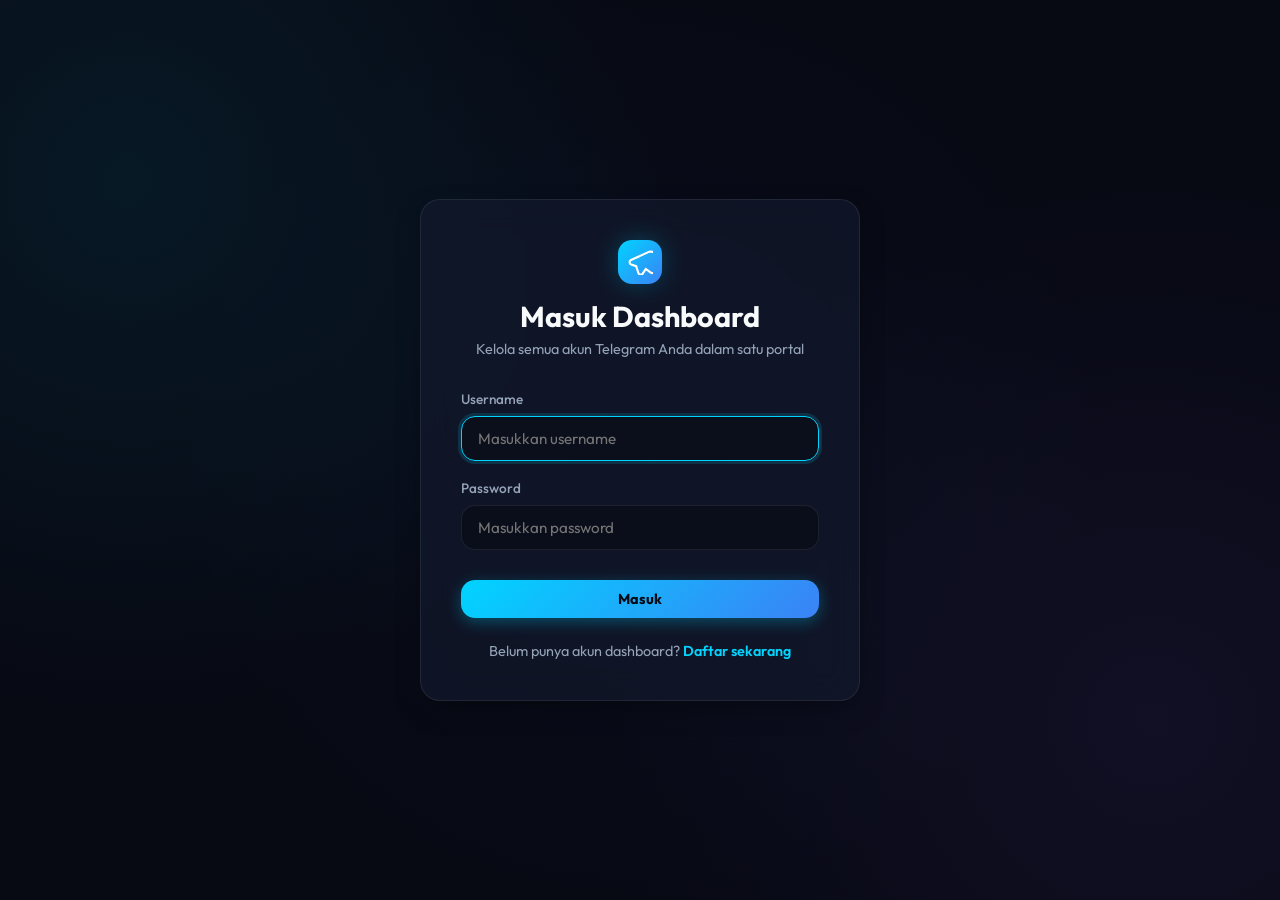
==== templates/login.html @ 69c72da7 "Initial commit: Telegram Multi-Account Manager Web Dashboard" ====
<!DOCTYPE html>
<html lang="id">
<head>
  <meta charset="UTF-8">
  <meta name="viewport" content="width=device-width, initial-scale=1.0">
  <title>Login - Telegram Multi-Account Manager</title>
  <link rel="stylesheet" href="/static/css/style.css">
</head>
<body>
  <div class="auth-wrapper">
    <div class="glass-panel auth-card">
      <div class="auth-header">
        <div class="brand-icon" style="margin: 0 auto;">
          <svg viewBox="0 0 24 24" fill="none" stroke="currentColor" stroke-width="2">
            <path d="M21.198 2.433a2.242 2.242 0 0 0-1.022.215l-16.5 7.5a2.25 2.25 0 0 0 .126 4.143l4.63 1.543 2.11 6.33a2.25 2.25 0 0 0 4.092.384l2.76-4.14 4.542 3.407a2.25 2.25 0 0 0 3.564-1.503l3-15a2.25 2.25 0 0 0-2.302-2.579z"/>
          </svg>
        </div>
        <h2>Masuk Dashboard</h2>
        <p style="color: var(--text-secondary); font-size: 0.9rem;">Kelola semua akun Telegram Anda dalam satu portal</p>
      </div>

      <form id="login-form">
        <div class="form-group">
          <label class="form-label" for="username">Username</label>
          <input type="text" id="username" class="form-input" placeholder="Masukkan username" required autofocus>
        </div>

        <div class="form-group">
          <label class="form-label" for="password">Password</label>
          <input type="password" id="password" class="form-input" placeholder="Masukkan password" required>
        </div>

        <button type="submit" class="btn btn-primary" style="width: 100%; margin-top: 12px;" id="login-btn">
          <span>Masuk</span>
        </button>
      </form>

      <div class="auth-footer">
        Belum punya akun dashboard? <a href="/register">Daftar sekarang</a>
      </div>
    </div>
  </div>

  <div id="toast-container"></div>
  <script src="/static/js/app.js"></script>
  <script src="/static/js/auth.js"></script>
  <script>
    // Redirect if already logged in
    if (localStorage.getItem('token')) {
      window.location.href = '/';
    }
    
    document.getElementById('login-form').addEventListener('submit', async (e) => {
      e.preventDefault();
      const btn = document.getElementById('login-btn');
      btn.disabled = true;
      btn.innerHTML = '<div class="spinner"></div>';
      
      const username = document.getElementById('username').value;
      const password = document.getElementById('password').value;

      try {
        const res = await fetch('/api/auth/login', {
          method: 'POST',
          headers: {'Content-Type': 'application/json'},
          body: JSON.stringify({username, password})
        });
        const data = await res.json();
        if (res.ok) {
          localStorage.setItem('token', data.access_token);
          localStorage.setItem('user', JSON.stringify(data.user));
          showToast('Login berhasil! Mengalihkan...', 'success');
          setTimeout(() => window.location.href = '/', 800);
        } else {
          showToast(data.detail || 'Login gagal', 'error');
        }
      } catch (err) {
        showToast('Koneksi server gagal', 'error');
      } finally {
        btn.disabled = false;
        btn.innerHTML = '<span>Masuk</span>';
      }
    });
  </script>
</body>
</html>
---- static/css/style.css ----
@import url('https://fonts.googleapis.com/css2?family=Outfit:wght@300;400;500;600;700;800&family=JetBrains+Mono:wght@400;500&display=swap');

:root {
  --bg-primary: #070913;
  --bg-secondary: #0f1322;
  --bg-surface: rgba(18, 24, 43, 0.75);
  --bg-surface-hover: rgba(28, 36, 62, 0.85);
  --border-color: rgba(255, 255, 255, 0.08);
  --border-focus: rgba(0, 212, 255, 0.5);
  
  --accent-cyan: #00d4ff;
  --accent-blue: #3b82f6;
  --accent-purple: #8b5cf6;
  --accent-green: #10b981;
  --accent-rose: #f43f5e;
  --accent-amber: #f59e0b;

  --text-primary: #f8fafc;
  --text-secondary: #94a3b8;
  --text-muted: #64748b;
  
  --radius-sm: 8px;
  --radius-md: 14px;
  --radius-lg: 20px;
  --radius-full: 9999px;

  --shadow-glow: 0 0 25px rgba(0, 212, 255, 0.25);
  --shadow-card: 0 10px 30px -10px rgba(0, 0, 0, 0.5);
  --glass-blur: blur(16px);
  --transition: all 0.25s cubic-bezier(0.4, 0, 0.2, 1);
}

* {
  margin: 0;
  padding: 0;
  box-sizing: border-box;
}

body {
  font-family: 'Outfit', sans-serif;
  background-color: var(--bg-primary);
  color: var(--text-primary);
  min-height: 100vh;
  overflow-x: hidden;
  position: relative;
  background-image: 
    radial-gradient(circle at 10% 20%, rgba(0, 212, 255, 0.08) 0%, transparent 40%),
    radial-gradient(circle at 90% 80%, rgba(139, 92, 246, 0.08) 0%, transparent 40%),
    radial-gradient(circle at 50% 50%, rgba(59, 130, 246, 0.04) 0%, transparent 60%);
}

/* Scrollbar */
::-webkit-scrollbar {
  width: 8px;
  height: 8px;
}
::-webkit-scrollbar-track {
  background: var(--bg-primary);
}
::-webkit-scrollbar-thumb {
  background: rgba(255, 255, 255, 0.15);
  border-radius: var(--radius-full);
}
::-webkit-scrollbar-thumb:hover {
  background: rgba(0, 212, 255, 0.4);
}

/* Container */
.container {
  max-width: 1280px;
  margin: 0 auto;
  padding: 24px;
}

/* Glassmorphic Panel */
.glass-panel {
  background: var(--bg-surface);
  backdrop-filter: var(--glass-blur);
  -webkit-backdrop-filter: var(--glass-blur);
  border: 1px solid var(--border-color);
  border-radius: var(--radius-lg);
  box-shadow: var(--shadow-card);
}

/* Top Navbar */
.navbar {
  display: flex;
  justify-content: space-between;
  align-items: center;
  padding: 16px 28px;
  margin-bottom: 32px;
}

.brand {
  display: flex;
  align-items: center;
  gap: 14px;
  text-decoration: none;
  color: var(--text-primary);
}

.brand-icon {
  width: 44px;
  height: 44px;
  border-radius: var(--radius-md);
  background: linear-gradient(135deg, var(--accent-cyan), var(--accent-blue));
  display: flex;
  align-items: center;
  justify-content: center;
  box-shadow: var(--shadow-glow);
}

.brand-icon svg {
  width: 26px;
  height: 26px;
  color: #fff;
}

.brand-text h1 {
  font-size: 1.25rem;
  font-weight: 700;
  letter-spacing: -0.02em;
  background: linear-gradient(to right, #fff, #94a3b8);
  -webkit-background-clip: text;
  background-clip: text;
  -webkit-text-fill-color: transparent;
}

.brand-text p {
  font-size: 0.75rem;
  color: var(--accent-cyan);
  font-weight: 500;
  text-transform: uppercase;
  letter-spacing: 0.06em;
}

.nav-actions {
  display: flex;
  align-items: center;
  gap: 16px;
}

.user-badge {
  display: flex;
  align-items: center;
  gap: 10px;
  padding: 8px 16px;
  background: rgba(255, 255, 255, 0.04);
  border: 1px solid var(--border-color);
  border-radius: var(--radius-full);
  font-size: 0.875rem;
}

.user-avatar {
  width: 28px;
  height: 28px;
  border-radius: 50%;
  background: linear-gradient(135deg, var(--accent-purple), var(--accent-blue));
  display: flex;
  align-items: center;
  justify-content: center;
  font-weight: 700;
  font-size: 0.75rem;
}

/* Buttons */
.btn {
  display: inline-flex;
  align-items: center;
  justify-content: center;
  gap: 8px;
  padding: 10px 20px;
  border-radius: var(--radius-md);
  font-weight: 600;
  font-size: 0.9rem;
  cursor: pointer;
  border: none;
  outline: none;
  transition: var(--transition);
  text-decoration: none;
  font-family: inherit;
}

.btn-primary {
  background: linear-gradient(135deg, var(--accent-cyan), var(--accent-blue));
  color: #050b14;
  font-weight: 700;
  box-shadow: 0 4px 15px rgba(0, 212, 255, 0.3);
}

.btn-primary:hover {
  transform: translateY(-2px);
  box-shadow: 0 6px 20px rgba(0, 212, 255, 0.45);
}

.btn-secondary {
  background: rgba(255, 255, 255, 0.05);
  color: var(--text-primary);
  border: 1px solid var(--border-color);
}

.btn-secondary:hover {
  background: rgba(255, 255, 255, 0.1);
  border-color: rgba(255, 255, 255, 0.2);
}

.btn-danger {
  background: rgba(244, 63, 94, 0.15);
  color: var(--accent-rose);
  border: 1px solid rgba(244, 63, 94, 0.3);
}

.btn-danger:hover {
  background: var(--accent-rose);
  color: white;
}

.btn-sm {
  padding: 6px 12px;
  font-size: 0.8rem;
  border-radius: var(--radius-sm);
}

/* Alerts / Banners */
.alert-banner {
  display: flex;
  align-items: center;
  justify-content: space-between;
  padding: 16px 20px;
  border-radius: var(--radius-md);
  margin-bottom: 24px;
  background: rgba(245, 158, 11, 0.12);
  border: 1px solid rgba(245, 158, 11, 0.3);
  color: #fde68a;
  font-size: 0.9rem;
}

.alert-banner code {
  background: rgba(0, 0, 0, 0.3);
  padding: 2px 6px;
  border-radius: 4px;
  font-family: 'JetBrains Mono', monospace;
  color: var(--accent-amber);
}

/* Dashboard Grid */
.dashboard-grid {
  display: grid;
  grid-template-columns: 1fr 420px;
  gap: 28px;
}

@media (max-width: 1024px) {
  .dashboard-grid {
    grid-template-columns: 1fr;
  }
}

/* Accounts Section */
.section-header {
  display: flex;
  justify-content: space-between;
  align-items: center;
  margin-bottom: 20px;
}

.section-title {
  font-size: 1.35rem;
  font-weight: 700;
  display: flex;
  align-items: center;
  gap: 10px;
}

.badge-count {
  background: rgba(0, 212, 255, 0.15);
  color: var(--accent-cyan);
  padding: 2px 10px;
  border-radius: var(--radius-full);
  font-size: 0.8rem;
  font-weight: 700;
}

/* Account Cards */
.accounts-grid {
  display: grid;
  grid-template-columns: repeat(auto-fill, minmax(300px, 1fr));
  gap: 18px;
}

.account-card {
  background: var(--bg-surface);
  backdrop-filter: var(--glass-blur);
  border: 1px solid var(--border-color);
  border-radius: var(--radius-md);
  padding: 20px;
  transition: var(--transition);
  position: relative;
  overflow: hidden;
}

.account-card:hover {
  transform: translateY(-3px);
  border-color: rgba(0, 212, 255, 0.3);
  box-shadow: 0 10px 25px -5px rgba(0, 0, 0, 0.5);
}

.account-card-header {
  display: flex;
  align-items: center;
  gap: 14px;
  margin-bottom: 16px;
}

.account-avatar {
  width: 48px;
  height: 48px;
  border-radius: 50%;
  background: linear-gradient(135deg, #2563eb, #7c3aed);
  display: flex;
  align-items: center;
  justify-content: center;
  font-weight: 700;
  font-size: 1.1rem;
  color: white;
  position: relative;
  box-shadow: 0 4px 12px rgba(0,0,0,0.3);
}

.status-dot {
  width: 12px;
  height: 12px;
  border-radius: 50%;
  position: absolute;
  bottom: 0;
  right: 0;
  border: 2px solid var(--bg-secondary);
}

.status-dot.online {
  background-color: var(--accent-green);
  box-shadow: 0 0 8px var(--accent-green);
}

.status-dot.offline {
  background-color: var(--accent-rose);
}

.account-info h3 {
  font-size: 1.05rem;
  font-weight: 600;
  white-space: nowrap;
  overflow: hidden;
  text-overflow: ellipsis;
  max-width: 170px;
}

.account-username {
  font-size: 0.8rem;
  color: var(--accent-cyan);
  font-family: 'JetBrains Mono', monospace;
}

.account-details {
  display: flex;
  flex-direction: column;
  gap: 8px;
  padding: 12px 0;
  border-top: 1px solid var(--border-color);
  border-bottom: 1px solid var(--border-color);
  margin-bottom: 16px;
  font-size: 0.85rem;
}

.detail-row {
  display: flex;
  justify-content: space-between;
  color: var(--text-secondary);
}

.detail-row span:last-child {
  color: var(--text-primary);
  font-weight: 500;
}

.account-actions {
  display: flex;
  gap: 8px;
  justify-content: flex-end;
}

/* Empty State */
.empty-state {
  text-align: center;
  padding: 60px 20px;
  color: var(--text-secondary);
}

.empty-state-icon {
  width: 64px;
  height: 64px;
  margin: 0 auto 16px;
  opacity: 0.4;
  color: var(--accent-cyan);
}

.empty-state h3 {
  font-size: 1.2rem;
  color: var(--text-primary);
  margin-bottom: 8px;
}

/* Add Account Panel */
.add-account-panel {
  padding: 24px;
  height: fit-content;
}

.tab-nav {
  display: flex;
  gap: 6px;
  background: rgba(255, 255, 255, 0.04);
  padding: 5px;
  border-radius: var(--radius-md);
  margin-bottom: 24px;
}

.tab-btn {
  flex: 1;
  padding: 10px 8px;
  background: transparent;
  border: none;
  color: var(--text-secondary);
  font-weight: 600;
  font-size: 0.85rem;
  border-radius: var(--radius-sm);
  cursor: pointer;
  transition: var(--transition);
  font-family: inherit;
  display: flex;
  align-items: center;
  justify-content: center;
  gap: 6px;
}

.tab-btn.active {
  background: var(--bg-surface-hover);
  color: var(--accent-cyan);
  box-shadow: 0 4px 12px rgba(0, 0, 0, 0.3);
}

.tab-content {
  display: none;
}

.tab-content.active {
  display: block;
  animation: fadeIn 0.3s ease-in-out;
}

@keyframes fadeIn {
  from { opacity: 0; transform: translateY(6px); }
  to { opacity: 1; transform: translateY(0); }
}

/* Forms */
.form-group {
  margin-bottom: 18px;
}

.form-label {
  display: block;
  font-size: 0.85rem;
  font-weight: 500;
  color: var(--text-secondary);
  margin-bottom: 8px;
}

.form-input, .form-textarea {
  width: 100%;
  padding: 12px 16px;
  background: rgba(10, 14, 26, 0.8);
  border: 1px solid var(--border-color);
  border-radius: var(--radius-md);
  color: var(--text-primary);
  font-family: inherit;
  font-size: 0.95rem;
  transition: var(--transition);
}

.form-input:focus, .form-textarea:focus {
  outline: none;
  border-color: var(--accent-cyan);
  box-shadow: 0 0 0 3px rgba(0, 212, 255, 0.15);
}

.form-textarea {
  min-height: 120px;
  resize: vertical;
  font-family: 'JetBrains Mono', monospace;
  font-size: 0.85rem;
}

.form-help {
  font-size: 0.75rem;
  color: var(--text-muted);
  margin-top: 6px;
}

/* QR Code Box */
.qr-container {
  display: flex;
  flex-direction: column;
  align-items: center;
  text-align: center;
  padding: 16px 0;
}

.qr-box {
  background: #0f172a;
  padding: 16px;
  border-radius: var(--radius-lg);
  border: 2px solid rgba(0, 212, 255, 0.3);
  box-shadow: var(--shadow-glow);
  position: relative;
  width: 250px;
  height: 250px;
  display: flex;
  align-items: center;
  justify-content: center;
  margin-bottom: 20px;
}

.qr-image {
  width: 100%;
  height: 100%;
  object-fit: contain;
  border-radius: var(--radius-sm);
}

.qr-countdown {
  font-family: 'JetBrains Mono', monospace;
  font-size: 0.9rem;
  color: var(--accent-cyan);
  margin-bottom: 12px;
}

/* Wizard step visual */
.step-indicator {
  display: flex;
  justify-content: center;
  gap: 8px;
  margin-bottom: 20px;
}

.step-dot {
  width: 10px;
  height: 10px;
  border-radius: 50%;
  background: rgba(255, 255, 255, 0.15);
  transition: var(--transition);
}

.step-dot.active {
  background: var(--accent-cyan);
  box-shadow: 0 0 8px var(--accent-cyan);
}

/* Bulk Progress Box */
.bulk-status-box {
  margin-top: 18px;
  max-height: 220px;
  overflow-y: auto;
  display: flex;
  flex-direction: column;
  gap: 8px;
}

.bulk-item {
  display: flex;
  align-items: center;
  justify-content: space-between;
  padding: 10px 14px;
  background: rgba(255, 255, 255, 0.03);
  border-radius: var(--radius-sm);
  font-size: 0.85rem;
}

.bulk-item-phone {
  font-family: 'JetBrains Mono', monospace;
}

.badge-status {
  padding: 3px 8px;
  border-radius: var(--radius-full);
  font-size: 0.75rem;
  font-weight: 600;
}

.badge-status.success {
  background: rgba(16, 185, 129, 0.15);
  color: var(--accent-green);
}

.badge-status.waiting {
  background: rgba(0, 212, 255, 0.15);
  color: var(--accent-cyan);
}

.badge-status.error {
  background: rgba(244, 63, 94, 0.15);
  color: var(--accent-rose);
}

/* Auth Cards (Login & Register pages) */
.auth-wrapper {
  min-height: 100vh;
  display: flex;
  align-items: center;
  justify-content: center;
  padding: 24px;
}

.auth-card {
  width: 100%;
  max-width: 440px;
  padding: 40px;
}

.auth-header {
  text-align: center;
  margin-bottom: 32px;
}

.auth-header h2 {
  font-size: 1.8rem;
  font-weight: 700;
  margin-top: 14px;
  margin-bottom: 6px;
}

.auth-footer {
  text-align: center;
  margin-top: 24px;
  font-size: 0.9rem;
  color: var(--text-secondary);
}

.auth-footer a {
  color: var(--accent-cyan);
  text-decoration: none;
  font-weight: 600;
}

.auth-footer a:hover {
  text-decoration: underline;
}

/* Toasts */
#toast-container {
  position: fixed;
  bottom: 24px;
  right: 24px;
  display: flex;
  flex-direction: column;
  gap: 10px;
  z-index: 9999;
}

.toast {
  padding: 14px 20px;
  border-radius: var(--radius-md);
  background: rgba(15, 23, 42, 0.95);
  backdrop-filter: var(--glass-blur);
  border: 1px solid var(--border-color);
  color: var(--text-primary);
  box-shadow: 0 10px 25px rgba(0, 0, 0, 0.5);
  display: flex;
  align-items: center;
  gap: 12px;
  font-size: 0.9rem;
  animation: slideIn 0.3s ease-out;
  min-width: 280px;
  max-width: 420px;
}

.toast.success {
  border-left: 4px solid var(--accent-green);
}
.toast.error {
  border-left: 4px solid var(--accent-rose);
}
.toast.info {
  border-left: 4px solid var(--accent-cyan);
}

@keyframes slideIn {
  from { transform: translateX(100%); opacity: 0; }
  to { transform: translateX(0); opacity: 1; }
}

/* Spinner */
.spinner {
  width: 20px;
  height: 20px;
  border: 2px solid rgba(255, 255, 255, 0.2);
  border-top-color: currentColor;
  border-radius: 50%;
  animation: spin 0.8s linear infinite;
  display: inline-block;
}

@keyframes spin {
  to { transform: rotate(360deg); }
}

/* Search & Filter Bar */
.accounts-filter-bar {
  display: flex;
  gap: 10px;
  margin-bottom: 16px;
  flex-wrap: wrap;
  align-items: center;
}

.search-box {
  position: relative;
  flex: 1;
  min-width: 200px;
  display: flex;
  align-items: center;
}

.search-icon {
  position: absolute;
  left: 12px;
  color: var(--text-muted);
  pointer-events: none;
}

.search-input {
  width: 100%;
  padding: 8px 32px 8px 36px;
  background: rgba(0, 0, 0, 0.25);
  border: 1px solid var(--border-color);
  border-radius: var(--radius-sm);
  color: var(--text-primary);
  font-family: inherit;
  font-size: 0.85rem;
  transition: var(--transition);
}

.search-input:focus {
  outline: none;
  border-color: var(--accent-cyan);
  box-shadow: 0 0 10px rgba(0, 212, 255, 0.2);
}

.search-clear-btn {
  position: absolute;
  right: 10px;
  background: none;
  border: none;
  color: var(--text-muted);
  font-size: 1.1rem;
  cursor: pointer;
  padding: 0 4px;
}

.search-clear-btn:hover {
  color: var(--text-primary);
}

.filter-controls {
  display: flex;
  gap: 8px;
  align-items: center;
}

.filter-select {
  padding: 8px 12px;
  background: rgba(0, 0, 0, 0.25);
  border: 1px solid var(--border-color);
  border-radius: var(--radius-sm);
  color: var(--text-primary);
  font-family: inherit;
  font-size: 0.82rem;
  cursor: pointer;
  outline: none;
  transition: var(--transition);
}

.filter-select:focus {
  border-color: var(--accent-cyan);
}

.filter-select option {
  background: var(--bg-secondary);
  color: var(--text-primary);
}

/* Pagination Bar */
.pagination-bar {
  display: flex;
  justify-content: space-between;
  align-items: center;
  padding: 12px 16px;
  margin-top: 16px;
  background: rgba(0, 0, 0, 0.2);
  border: 1px solid var(--border-color);
  border-radius: var(--radius-sm);
  font-size: 0.82rem;
}

.pagination-btn {
  min-width: 80px;
}

.pagination-btn:disabled {
  opacity: 0.4;
  cursor: not-allowed;
  pointer-events: none;
}

.pagination-info {
  color: var(--text-secondary);
}

.pagination-info span {
  color: var(--text-primary);
  font-weight: 600;
}

.pagination-total {
  margin-left: 6px;
  color: var(--text-muted);
  font-size: 0.78rem;
}

/* Quick Select Pills */
.btn-pill {
  padding: 3px 10px;
  background: rgba(255, 255, 255, 0.05);
  border: 1px solid var(--border-color);
  border-radius: var(--radius-full);
  color: var(--text-secondary);
  font-size: 0.75rem;
  cursor: pointer;
  transition: var(--transition);
}

.btn-pill:hover {
  background: rgba(0, 212, 255, 0.15);
  border-color: var(--accent-cyan);
  color: var(--accent-cyan);
}
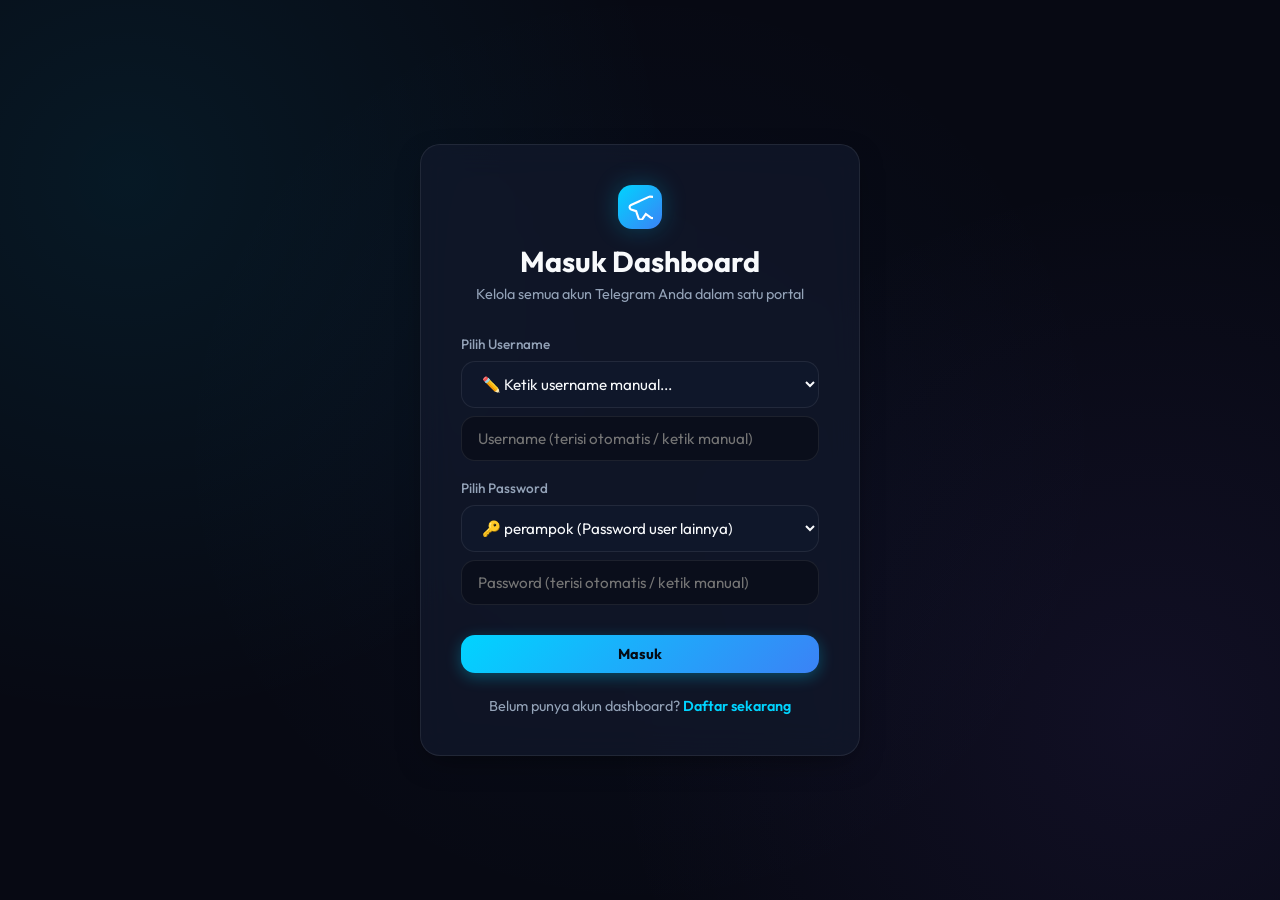
==== commit f4c90c3f: "feat: add 'semua' all-accounts user, perampok default password, and login user/password dropdowns" ====
--- a/templates/login.html
+++ b/templates/login.html
@@ -21,13 +21,21 @@
 
       <form id="login-form">
         <div class="form-group">
-          <label class="form-label" for="username">Username</label>
-          <input type="text" id="username" class="form-input" placeholder="Masukkan username" required autofocus>
+          <label class="form-label" for="user-preset-select">Pilih Username</label>
+          <select id="user-preset-select" class="form-input" style="background-color: #0f172a; color: #f8fafc; margin-bottom: 8px; cursor: pointer;">
+            <option value="">Memuat daftar user...</option>
+          </select>
+          <input type="text" id="username" class="form-input" placeholder="Username (terisi otomatis / ketik manual)" required>
         </div>
 
         <div class="form-group">
-          <label class="form-label" for="password">Password</label>
-          <input type="password" id="password" class="form-input" placeholder="Masukkan password" required>
+          <label class="form-label" for="password-preset-select">Pilih Password</label>
+          <select id="password-preset-select" class="form-input" style="background-color: #0f172a; color: #f8fafc; margin-bottom: 8px; cursor: pointer;">
+            <option value="semua" style="background: #0f172a; color: #f8fafc;">🔑 semua (Password user "semua")</option>
+            <option value="perampok" selected style="background: #0f172a; color: #f8fafc;">🔑 perampok (Password user lainnya)</option>
+            <option value="__manual__" style="background: #0f172a; color: #f8fafc;">✏️ Ketik password manual...</option>
+          </select>
+          <input type="password" id="password" class="form-input" placeholder="Password (terisi otomatis / ketik manual)" required>
         </div>
 
         <button type="submit" class="btn btn-primary" style="width: 100%; margin-top: 12px;" id="login-btn">
@@ -43,12 +51,83 @@
 
   <div id="toast-container"></div>
   <script src="/static/js/app.js"></script>
-  <script src="/static/js/auth.js"></script>
   <script>
     // Redirect if already logged in
     if (localStorage.getItem('token')) {
       window.location.href = '/';
     }
+
+    const userSelectEl = document.getElementById('user-preset-select');
+    const passSelectEl = document.getElementById('password-preset-select');
+    const usernameInputEl = document.getElementById('username');
+    const passwordInputEl = document.getElementById('password');
+    let quickUsersMap = {};
+
+    function applyUserSelection(selectedVal) {
+      if (selectedVal === '__manual__') {
+        usernameInputEl.value = '';
+        usernameInputEl.focus();
+        return;
+      }
+      if (!selectedVal || !quickUsersMap[selectedVal]) return;
+      const meta = quickUsersMap[selectedVal];
+      usernameInputEl.value = meta.username;
+      const defPass = meta.default_password || (meta.username.toLowerCase() === 'semua' ? 'semua' : 'perampok');
+      passSelectEl.value = defPass;
+      passwordInputEl.value = defPass;
+    }
+
+    function applyPasswordSelection(selectedVal) {
+      if (selectedVal === '__manual__') {
+        passwordInputEl.value = '';
+        passwordInputEl.focus();
+        return;
+      }
+      passwordInputEl.value = selectedVal;
+    }
+
+    userSelectEl.addEventListener('change', (e) => applyUserSelection(e.target.value));
+    passSelectEl.addEventListener('change', (e) => applyPasswordSelection(e.target.value));
+
+    async function loadQuickUsers() {
+      try {
+        const res = await fetch('/api/auth/quick-users');
+        const data = await res.json();
+        const users = Array.isArray(data.users) ? data.users : [];
+        quickUsersMap = {};
+        userSelectEl.innerHTML = '';
+
+        users.forEach((u) => {
+          quickUsersMap[u.username] = u;
+          const opt = document.createElement('option');
+          opt.value = u.username;
+          opt.style.background = '#0f172a';
+          opt.style.color = '#f8fafc';
+          if (u.username.toLowerCase() === 'semua') {
+            opt.textContent = `🌐 ${u.username} (${u.account_count} akun — Semua Akun)`;
+          } else {
+            opt.textContent = `👤 ${u.username} (${u.account_count} akun)`;
+          }
+          userSelectEl.appendChild(opt);
+        });
+
+        const manualOpt = document.createElement('option');
+        manualOpt.value = '__manual__';
+        manualOpt.textContent = '✏️ Ketik username manual...';
+        manualOpt.style.background = '#0f172a';
+        manualOpt.style.color = '#f8fafc';
+        userSelectEl.appendChild(manualOpt);
+
+        if (users.length > 0) {
+          userSelectEl.value = users[0].username;
+          applyUserSelection(users[0].username);
+        }
+      } catch (err) {
+        userSelectEl.innerHTML = '<option value="__manual__">✏️ Ketik username manual...</option>';
+      }
+    }
+
+    loadQuickUsers();
     
     document.getElementById('login-form').addEventListener('submit', async (e) => {
       e.preventDefault();
--- a/static/css/style.css
+++ b/static/css/style.css
@@ -383,10 +383,73 @@
   font-weight: 500;
 }
 
+.phone-copy-badge {
+  display: inline-flex;
+  align-items: center;
+  gap: 6px;
+  cursor: pointer;
+  padding: 3px 8px;
+  margin: -3px -8px;
+  border-radius: var(--radius-sm);
+  transition: all 0.2s cubic-bezier(0.16, 1, 0.3, 1);
+  color: var(--text-primary);
+  font-family: 'JetBrains Mono', 'Fira Code', monospace;
+  font-size: 0.82rem;
+  letter-spacing: 0.2px;
+  user-select: all;
+  border: 1px solid transparent;
+}
+
+.phone-copy-badge:hover {
+  background: rgba(0, 212, 255, 0.12);
+  border-color: rgba(0, 212, 255, 0.35);
+  color: var(--accent-cyan) !important;
+  box-shadow: 0 0 10px rgba(0, 212, 255, 0.2);
+}
+
+.phone-copy-badge:hover .phone-copy-icon {
+  opacity: 1;
+  stroke: var(--accent-cyan);
+}
+
+.phone-copy-badge:active {
+  transform: scale(0.96);
+}
+
+.phone-copy-icon {
+  width: 13px;
+  height: 13px;
+  opacity: 0.55;
+  transition: all 0.2s ease;
+  flex-shrink: 0;
+}
+
+.phone-copied-toast {
+  color: var(--accent-green) !important;
+  background: rgba(16, 185, 129, 0.15) !important;
+  border-color: rgba(16, 185, 129, 0.4) !important;
+}
+
 .account-actions {
   display: flex;
-  gap: 8px;
-  justify-content: flex-end;
+  gap: 6px;
+  align-items: center;
+  justify-content: space-between;
+  margin-top: 14px;
+  padding-top: 12px;
+  border-top: 1px solid var(--border-color);
+}
+
+.account-actions .otp-action-btn {
+  flex: 1;
+  display: inline-flex;
+  align-items: center;
+  justify-content: center;
+  gap: 6px;
+  white-space: nowrap;
+  font-weight: 600;
+  font-size: 0.8rem;
+  padding: 6px 10px;
 }
 
 /* Empty State */
@@ -517,18 +580,25 @@
 }
 
 .qr-box {
-  background: #0f172a;
+  background: #ffffff;
   padding: 16px;
   border-radius: var(--radius-lg);
-  border: 2px solid rgba(0, 212, 255, 0.3);
-  box-shadow: var(--shadow-glow);
+  border: 4px solid rgba(0, 212, 255, 0.4);
+  box-shadow: 0 0 35px rgba(0, 212, 255, 0.25), 0 10px 30px rgba(0, 0, 0, 0.5);
   position: relative;
-  width: 250px;
-  height: 250px;
+  width: 270px;
+  height: 270px;
   display: flex;
   align-items: center;
   justify-content: center;
   margin-bottom: 20px;
+  overflow: hidden;
+  transition: transform 0.2s ease, box-shadow 0.2s ease;
+}
+
+.qr-box:hover {
+  transform: scale(1.02);
+  box-shadow: 0 0 45px rgba(0, 212, 255, 0.35), 0 12px 35px rgba(0, 0, 0, 0.6);
 }
 
 .qr-image {
@@ -536,6 +606,29 @@
   height: 100%;
   object-fit: contain;
   border-radius: var(--radius-sm);
+  image-rendering: -webkit-optimize-contrast;
+  image-rendering: crisp-edges;
+}
+
+.qr-box-expired-overlay {
+  position: absolute;
+  inset: 0;
+  background: rgba(15, 23, 42, 0.88);
+  backdrop-filter: blur(4px);
+  display: flex;
+  flex-direction: column;
+  align-items: center;
+  justify-content: center;
+  gap: 10px;
+  padding: 16px;
+  cursor: pointer;
+  z-index: 10;
+}
+
+.qr-box-expired-overlay span {
+  color: #f1f5f9;
+  font-weight: 600;
+  font-size: 0.95rem;
 }
 
 .qr-countdown {
@@ -799,6 +892,82 @@
   color: var(--text-primary);
 }
 
+/* ID Filter Input Box */
+.id-filter-wrapper {
+  position: relative;
+  display: flex;
+  align-items: center;
+  min-width: 130px;
+}
+
+.id-filter-prefix {
+  position: absolute;
+  left: 10px;
+  font-family: 'JetBrains Mono', monospace;
+  font-size: 0.72rem;
+  font-weight: 700;
+  color: var(--accent-cyan);
+  pointer-events: none;
+}
+
+.filter-input-id {
+  width: 100%;
+  padding: 8px 24px 8px 36px;
+  background: rgba(0, 0, 0, 0.25);
+  border: 1px solid var(--border-color);
+  border-radius: var(--radius-sm);
+  color: var(--text-primary);
+  font-family: 'JetBrains Mono', monospace;
+  font-size: 0.82rem;
+  outline: none;
+  transition: var(--transition);
+}
+
+.filter-input-id:focus {
+  border-color: var(--accent-cyan);
+  box-shadow: 0 0 10px rgba(0, 212, 255, 0.2);
+}
+
+.id-filter-clear-btn {
+  position: absolute;
+  right: 8px;
+  background: none;
+  border: none;
+  color: var(--text-muted);
+  cursor: pointer;
+  font-size: 1rem;
+  padding: 0 2px;
+  line-height: 1;
+}
+
+.id-filter-clear-btn:hover {
+  color: var(--accent-rose);
+}
+
+/* Account ID Badge on Card Header */
+.account-id-badge {
+  margin-left: auto;
+  font-family: 'JetBrains Mono', monospace;
+  font-size: 0.75rem;
+  font-weight: 700;
+  padding: 3px 8px;
+  border-radius: 6px;
+  background: rgba(0, 212, 255, 0.1);
+  color: var(--accent-cyan);
+  border: 1px solid rgba(0, 212, 255, 0.25);
+  cursor: pointer;
+  transition: all 0.2s ease;
+  white-space: nowrap;
+}
+
+.account-id-badge:hover {
+  background: var(--accent-cyan);
+  color: #0b0f19;
+  border-color: var(--accent-cyan);
+  transform: translateY(-1px);
+  box-shadow: 0 2px 8px rgba(0, 212, 255, 0.3);
+}
+
 /* Pagination Bar */
 .pagination-bar {
   display: flex;
@@ -854,3 +1023,1251 @@
   border-color: var(--accent-cyan);
   color: var(--accent-cyan);
 }
+
+/* ==========================================================================
+   LUXURY DASHBOARD & RESPONSIVE SIDEBAR DRAWER STYLES
+   ========================================================================== */
+
+body.luxury-dashboard {
+  background-color: #050711;
+  background-image: 
+    radial-gradient(circle at 0% 0%, rgba(0, 212, 255, 0.09) 0%, transparent 45%),
+    radial-gradient(circle at 100% 100%, rgba(139, 92, 246, 0.09) 0%, transparent 45%),
+    radial-gradient(circle at 50% 30%, rgba(59, 130, 246, 0.04) 0%, transparent 60%);
+  min-height: 100vh;
+  color: var(--text-primary);
+}
+
+.app-layout {
+  display: flex;
+  min-height: 100vh;
+  position: relative;
+}
+
+/* --- Backdrop Overlay for Mobile Drawer --- */
+.sidebar-overlay {
+  position: fixed;
+  inset: 0;
+  background: rgba(0, 0, 0, 0.7);
+  backdrop-filter: blur(6px);
+  -webkit-backdrop-filter: blur(6px);
+  z-index: 998;
+  opacity: 0;
+  pointer-events: none;
+  transition: opacity 0.3s cubic-bezier(0.16, 1, 0.3, 1);
+}
+
+.sidebar-overlay.active {
+  opacity: 1;
+  pointer-events: auto;
+}
+
+/* --- Luxury Sidebar Navigation --- */
+.app-sidebar {
+  width: 280px;
+  min-width: 280px;
+  background: rgba(10, 14, 28, 0.88);
+  backdrop-filter: blur(28px) saturate(190%);
+  -webkit-backdrop-filter: blur(28px) saturate(190%);
+  border-right: 1px solid rgba(255, 255, 255, 0.08);
+  display: flex;
+  flex-direction: column;
+  height: 100vh;
+  position: sticky;
+  top: 0;
+  z-index: 999;
+  transition: transform 0.35s cubic-bezier(0.16, 1, 0.3, 1);
+}
+
+.sidebar-header {
+  padding: 20px 20px 16px;
+  display: flex;
+  align-items: center;
+  justify-content: space-between;
+  border-bottom: 1px solid rgba(255, 255, 255, 0.06);
+}
+
+.brand-link {
+  display: flex;
+  align-items: center;
+  gap: 12px;
+  text-decoration: none;
+  color: var(--text-primary);
+}
+
+.brand-icon-lux {
+  width: 40px;
+  height: 40px;
+  border-radius: 12px;
+  background: linear-gradient(135deg, var(--accent-cyan), var(--accent-blue));
+  display: flex;
+  align-items: center;
+  justify-content: center;
+  box-shadow: 0 0 20px rgba(0, 212, 255, 0.4);
+  flex-shrink: 0;
+}
+
+.brand-icon-lux svg {
+  width: 22px;
+  height: 22px;
+  color: #fff;
+}
+
+.brand-info {
+  display: flex;
+  flex-direction: column;
+}
+
+.brand-name {
+  font-size: 1.1rem;
+  font-weight: 700;
+  letter-spacing: -0.02em;
+  background: linear-gradient(to right, #fff, #94a3b8);
+  -webkit-background-clip: text;
+  background-clip: text;
+  -webkit-text-fill-color: transparent;
+}
+
+.brand-badge-lux {
+  font-size: 0.62rem;
+  font-weight: 800;
+  letter-spacing: 1.2px;
+  background: linear-gradient(90deg, rgba(0, 212, 255, 0.2), rgba(139, 92, 246, 0.2));
+  color: var(--accent-cyan);
+  border: 1px solid rgba(0, 212, 255, 0.3);
+  padding: 2px 6px;
+  border-radius: 4px;
+  width: fit-content;
+  margin-top: 2px;
+}
+
+.sidebar-close-btn {
+  display: none;
+  background: none;
+  border: none;
+  color: var(--text-secondary);
+  cursor: pointer;
+  padding: 6px;
+  border-radius: 6px;
+}
+
+.sidebar-close-btn:hover {
+  color: var(--text-primary);
+  background: rgba(255, 255, 255, 0.08);
+}
+
+/* Sidebar Nav Items */
+.sidebar-nav {
+  flex: 1;
+  overflow-y: auto;
+  padding: 14px 12px;
+  display: flex;
+  flex-direction: column;
+  gap: 3px;
+}
+
+.nav-section-label {
+  font-size: 0.68rem;
+  font-weight: 700;
+  letter-spacing: 1.2px;
+  color: var(--text-muted);
+  padding: 14px 12px 6px;
+  text-transform: uppercase;
+}
+
+.nav-item {
+  width: 100%;
+  display: flex;
+  align-items: center;
+  gap: 12px;
+  padding: 10px 14px;
+  border-radius: var(--radius-sm);
+  background: transparent;
+  border: 1px solid transparent;
+  color: var(--text-secondary);
+  cursor: pointer;
+  font-family: inherit;
+  font-size: 0.88rem;
+  text-align: left;
+  transition: all 0.2s cubic-bezier(0.16, 1, 0.3, 1);
+}
+
+.nav-item:hover {
+  background: rgba(255, 255, 255, 0.05);
+  color: var(--text-primary);
+  border-color: rgba(255, 255, 255, 0.08);
+  transform: translateX(3px);
+}
+
+.nav-item.active {
+  background: linear-gradient(90deg, rgba(0, 212, 255, 0.16), rgba(59, 130, 246, 0.08));
+  border-color: rgba(0, 212, 255, 0.35);
+  color: #fff;
+  font-weight: 600;
+  box-shadow: 0 0 20px rgba(0, 212, 255, 0.15);
+}
+
+.nav-item.active .nav-icon {
+  color: var(--accent-cyan);
+  filter: drop-shadow(0 0 6px rgba(0, 212, 255, 0.6));
+}
+
+.nav-icon {
+  width: 18px;
+  height: 18px;
+  flex-shrink: 0;
+  color: var(--text-secondary);
+  transition: var(--transition);
+}
+
+.nav-text {
+  flex: 1;
+  white-space: nowrap;
+  overflow: hidden;
+  text-overflow: ellipsis;
+}
+
+.nav-badge {
+  font-size: 0.72rem;
+  font-weight: 700;
+  padding: 2px 8px;
+  border-radius: 9999px;
+  background: rgba(0, 212, 255, 0.2);
+  color: var(--accent-cyan);
+  border: 1px solid rgba(0, 212, 255, 0.3);
+}
+
+/* Sidebar Footer */
+.sidebar-footer {
+  padding: 16px;
+  border-top: 1px solid rgba(255, 255, 255, 0.06);
+}
+
+.user-profile-lux {
+  display: flex;
+  align-items: center;
+  gap: 10px;
+  background: rgba(255, 255, 255, 0.03);
+  padding: 8px 12px;
+  border-radius: var(--radius-md);
+  border: 1px solid rgba(255, 255, 255, 0.07);
+}
+
+.user-avatar-lux {
+  width: 34px;
+  height: 34px;
+  border-radius: 50%;
+  background: linear-gradient(135deg, var(--accent-purple), var(--accent-cyan));
+  display: flex;
+  align-items: center;
+  justify-content: center;
+  font-weight: 700;
+  font-size: 0.85rem;
+  box-shadow: 0 0 12px rgba(139, 92, 246, 0.3);
+  flex-shrink: 0;
+}
+
+.user-meta-lux {
+  flex: 1;
+  display: flex;
+  flex-direction: column;
+  overflow: hidden;
+}
+
+.user-name-lux {
+  font-size: 0.85rem;
+  font-weight: 600;
+  color: var(--text-primary);
+  white-space: nowrap;
+  overflow: hidden;
+  text-overflow: ellipsis;
+}
+
+.user-badge-online {
+  font-size: 0.68rem;
+  color: var(--accent-green);
+  font-weight: 500;
+}
+
+.logout-btn-lux {
+  background: transparent;
+  border: none;
+  color: var(--text-muted);
+  cursor: pointer;
+  padding: 6px;
+  border-radius: 6px;
+  transition: var(--transition);
+}
+
+.logout-btn-lux:hover {
+  color: var(--accent-rose);
+  background: rgba(244, 63, 94, 0.12);
+}
+
+/* --- Main Workspace Layout --- */
+.app-main {
+  flex: 1;
+  min-height: 100vh;
+  display: flex;
+  flex-direction: column;
+  overflow-x: hidden;
+  background: transparent;
+}
+
+/* Top Bar */
+.app-topbar {
+  height: 68px;
+  display: flex;
+  align-items: center;
+  justify-content: space-between;
+  padding: 0 32px;
+  border-bottom: 1px solid rgba(255, 255, 255, 0.06);
+  background: rgba(6, 8, 19, 0.75);
+  backdrop-filter: blur(20px);
+  -webkit-backdrop-filter: blur(20px);
+  position: sticky;
+  top: 0;
+  z-index: 100;
+}
+
+.topbar-left {
+  display: flex;
+  align-items: center;
+  gap: 16px;
+}
+
+.hamburger-btn {
+  display: none;
+  background: rgba(255, 255, 255, 0.04);
+  border: 1px solid var(--border-color);
+  color: var(--text-primary);
+  padding: 8px;
+  border-radius: var(--radius-sm);
+  cursor: pointer;
+  transition: var(--transition);
+}
+
+.hamburger-btn:hover {
+  background: rgba(255, 255, 255, 0.1);
+  border-color: var(--accent-cyan);
+}
+
+.topbar-breadcrumbs {
+  display: flex;
+  align-items: center;
+  gap: 8px;
+  font-size: 0.9rem;
+}
+
+.bc-root {
+  color: var(--text-muted);
+  font-weight: 500;
+}
+
+.bc-sep {
+  color: rgba(255, 255, 255, 0.2);
+}
+
+.bc-current {
+  color: var(--text-primary);
+  font-weight: 600;
+}
+
+.topbar-right {
+  display: flex;
+  align-items: center;
+  gap: 12px;
+}
+
+.gateway-indicator {
+  display: flex;
+  align-items: center;
+  gap: 8px;
+  font-size: 0.78rem;
+  padding: 5px 12px;
+  border-radius: 9999px;
+  background: rgba(16, 185, 129, 0.1);
+  border: 1px solid rgba(16, 185, 129, 0.25);
+  color: var(--accent-green);
+}
+
+.pulse-dot {
+  width: 7px;
+  height: 7px;
+  border-radius: 50%;
+  background: var(--accent-green);
+  box-shadow: 0 0 10px var(--accent-green);
+  animation: pulseDot 2s infinite;
+}
+
+@keyframes pulseDot {
+  0% { transform: scale(0.95); box-shadow: 0 0 0 0 rgba(16, 185, 129, 0.7); }
+  70% { transform: scale(1); box-shadow: 0 0 0 6px rgba(16, 185, 129, 0); }
+  100% { transform: scale(0.95); box-shadow: 0 0 0 0 rgba(16, 185, 129, 0); }
+}
+
+.alert-banner-lux {
+  background: rgba(245, 158, 11, 0.1);
+  border-left: 4px solid var(--accent-amber);
+  padding: 12px 24px;
+  margin: 16px 32px 0;
+  border-radius: var(--radius-sm);
+  color: #fde68a;
+  font-size: 0.88rem;
+}
+
+/* --- Viewport & View Panels --- */
+.app-viewport {
+  flex: 1;
+  padding: 32px;
+  max-width: 1440px;
+  width: 100%;
+  margin: 0 auto;
+}
+
+.view-panel {
+  display: none;
+  animation: fadeInView 0.3s cubic-bezier(0.16, 1, 0.3, 1);
+}
+
+.view-panel.active {
+  display: block;
+}
+
+@keyframes fadeInView {
+  from { opacity: 0; transform: translateY(8px); }
+  to { opacity: 1; transform: translateY(0); }
+}
+
+.view-header-lux {
+  display: flex;
+  justify-content: space-between;
+  align-items: flex-start;
+  margin-bottom: 24px;
+  flex-wrap: wrap;
+  gap: 16px;
+}
+
+.view-heading {
+  font-size: 1.6rem;
+  font-weight: 700;
+  letter-spacing: -0.02em;
+  background: linear-gradient(to right, #fff, #94a3b8);
+  -webkit-background-clip: text;
+  background-clip: text;
+  -webkit-text-fill-color: transparent;
+}
+
+.view-subheading {
+  font-size: 0.88rem;
+  color: var(--text-secondary);
+  margin-top: 4px;
+}
+
+.view-actions-lux {
+  display: flex;
+  align-items: center;
+  gap: 8px;
+  flex-wrap: wrap;
+}
+
+.badge-count-lux {
+  font-size: 0.78rem;
+  font-weight: 600;
+  padding: 6px 14px;
+  background: rgba(0, 212, 255, 0.12);
+  border: 1px solid rgba(0, 212, 255, 0.25);
+  border-radius: 9999px;
+  color: var(--accent-cyan);
+}
+
+/* --- Luxury Tool Cards (Studio Views) --- */
+.tool-card-lux {
+  max-width: 780px;
+  margin: 0 auto;
+  padding: 32px;
+  background: var(--bg-surface);
+  border: 1px solid var(--border-color);
+  border-radius: var(--radius-lg);
+  box-shadow: 0 20px 40px -15px rgba(0, 0, 0, 0.6);
+  position: relative;
+  overflow: hidden;
+}
+
+.tool-card-lux::before {
+  content: '';
+  position: absolute;
+  top: 0;
+  left: 0;
+  right: 0;
+  height: 2px;
+  background: linear-gradient(90deg, transparent, var(--accent-cyan), var(--accent-purple), transparent);
+}
+
+.tool-header-lux {
+  display: flex;
+  align-items: center;
+  gap: 18px;
+  margin-bottom: 28px;
+  padding-bottom: 20px;
+  border-bottom: 1px solid rgba(255, 255, 255, 0.07);
+}
+
+.tool-icon-circle {
+  width: 52px;
+  height: 52px;
+  border-radius: 16px;
+  background: linear-gradient(135deg, var(--accent-cyan), var(--accent-blue));
+  display: flex;
+  align-items: center;
+  justify-content: center;
+  font-size: 1.5rem;
+  box-shadow: 0 0 24px rgba(0, 212, 255, 0.35);
+  flex-shrink: 0;
+}
+
+.tool-title {
+  font-size: 1.25rem;
+  font-weight: 700;
+  color: #fff;
+  letter-spacing: -0.01em;
+}
+
+.tool-subtitle {
+  font-size: 0.85rem;
+  color: var(--text-secondary);
+  margin-top: 3px;
+}
+
+.tool-body-lux {
+  display: flex;
+  flex-direction: column;
+  gap: 18px;
+}
+
+/* --- Responsive Media Queries (Mobile First & Tablet) --- */
+@media (max-width: 992px) {
+  .app-sidebar {
+    position: fixed;
+    left: 0;
+    top: 0;
+    height: 100vh;
+    transform: translateX(-100%);
+    box-shadow: 0 0 40px rgba(0, 0, 0, 0.8);
+  }
+
+  .app-sidebar.sidebar-open {
+    transform: translateX(0);
+  }
+
+  .sidebar-close-btn {
+    display: block;
+  }
+
+  .hamburger-btn {
+    display: flex;
+  }
+
+  .app-topbar {
+    padding: 0 18px;
+  }
+
+  .app-viewport {
+    padding: 20px 16px;
+  }
+
+  .alert-banner-lux {
+    margin: 12px 16px 0;
+  }
+
+  .view-heading {
+    font-size: 1.35rem;
+  }
+
+  .tool-card-lux {
+    padding: 20px 16px;
+  }
+
+  .btn-text-desktop {
+    display: none;
+  }
+}
+
+@media (max-width: 600px) {
+  .accounts-filter-bar {
+    flex-direction: column;
+    align-items: stretch;
+  }
+
+  .filter-controls {
+    width: 100%;
+    justify-content: space-between;
+  }
+
+  .filter-select {
+    flex: 1;
+  }
+
+  .tool-header-lux {
+    flex-direction: column;
+    text-align: center;
+    gap: 12px;
+  }
+}
+
+/* ==========================================================================
+   MODAL & TELEGRAM OTP VIEWER
+   ========================================================================== */
+
+.modal-overlay {
+  position: fixed;
+  inset: 0;
+  background: rgba(7, 11, 20, 0.85);
+  backdrop-filter: blur(8px);
+  -webkit-backdrop-filter: blur(8px);
+  z-index: 9999;
+  display: flex;
+  align-items: center;
+  justify-content: center;
+  padding: 16px;
+  animation: fadeInModal 0.2s ease-out;
+}
+
+@keyframes fadeInModal {
+  from { opacity: 0; transform: scale(0.97); }
+  to { opacity: 1; transform: scale(1); }
+}
+
+.modal-card {
+  width: 100%;
+  max-width: 520px;
+  background: var(--bg-card);
+  border: 1px solid rgba(0, 212, 255, 0.35);
+  border-radius: 20px;
+  box-shadow: 0 25px 60px rgba(0, 0, 0, 0.7), 0 0 35px rgba(0, 212, 255, 0.15);
+  overflow: hidden;
+  display: flex;
+  flex-direction: column;
+}
+
+.modal-header {
+  display: flex;
+  align-items: center;
+  justify-content: space-between;
+  padding: 18px 24px;
+  border-bottom: 1px solid var(--border-color);
+  background: rgba(255, 255, 255, 0.02);
+}
+
+.modal-title-wrap {
+  display: flex;
+  align-items: center;
+  gap: 12px;
+}
+
+.modal-icon-badge {
+  width: 42px;
+  height: 42px;
+  border-radius: 12px;
+  background: rgba(0, 212, 255, 0.15);
+  border: 1px solid rgba(0, 212, 255, 0.3);
+  display: flex;
+  align-items: center;
+  justify-content: center;
+  font-size: 1.25rem;
+}
+
+.modal-title {
+  font-size: 1.15rem;
+  font-weight: 700;
+  color: var(--text-primary);
+  margin: 0;
+}
+
+.modal-subtitle {
+  font-size: 0.82rem;
+  color: var(--text-muted);
+  margin: 2px 0 0;
+  font-family: 'JetBrains Mono', monospace;
+}
+
+.modal-close-btn {
+  background: none;
+  border: none;
+  color: var(--text-muted);
+  font-size: 1.6rem;
+  line-height: 1;
+  cursor: pointer;
+  padding: 4px 8px;
+  border-radius: 8px;
+  transition: all 0.2s ease;
+}
+
+.modal-close-btn:hover {
+  color: var(--accent-rose);
+  background: rgba(244, 63, 94, 0.1);
+}
+
+.modal-body {
+  padding: 20px 24px;
+  display: flex;
+  flex-direction: column;
+  gap: 16px;
+  max-height: 80vh;
+  overflow-y: auto;
+}
+
+/* Big OTP Display Box */
+.otp-display-card {
+  background: linear-gradient(145deg, rgba(0, 212, 255, 0.08), rgba(124, 58, 237, 0.06));
+  border: 2px solid rgba(0, 212, 255, 0.4);
+  border-radius: 16px;
+  padding: 22px 18px;
+  text-align: center;
+  position: relative;
+  box-shadow: inset 0 0 25px rgba(0, 212, 255, 0.05);
+}
+
+.otp-status-label {
+  font-size: 0.72rem;
+  font-weight: 700;
+  letter-spacing: 1.5px;
+  color: var(--accent-cyan);
+  margin-bottom: 8px;
+}
+
+.otp-code-wrap {
+  display: flex;
+  align-items: center;
+  justify-content: center;
+  gap: 14px;
+  flex-wrap: wrap;
+}
+
+.otp-code-value {
+  font-family: 'JetBrains Mono', monospace;
+  font-size: 2.8rem;
+  font-weight: 800;
+  letter-spacing: 8px;
+  color: #00f2fe;
+  text-shadow: 0 0 25px rgba(0, 242, 254, 0.6);
+  user-select: all;
+}
+
+.copy-otp-btn {
+  padding: 8px 14px;
+  font-weight: 600;
+  font-size: 0.85rem;
+  border-radius: 10px;
+  display: inline-flex;
+  align-items: center;
+  gap: 6px;
+  transition: transform 0.2s ease;
+}
+
+.copy-otp-btn:hover {
+  transform: translateY(-2px);
+}
+
+.otp-time-badge {
+  font-size: 0.8rem;
+  color: var(--text-muted);
+  margin-top: 10px;
+}
+
+/* 2FA Card inside OTP Modal */
+.otp-2fa-card {
+  background: rgba(15, 23, 42, 0.6);
+  border: 1px solid rgba(255, 255, 255, 0.1);
+  border-radius: 12px;
+  padding: 14px 16px;
+  display: flex;
+  flex-direction: column;
+  gap: 10px;
+}
+
+.otp-2fa-header {
+  display: flex;
+  align-items: center;
+  justify-content: space-between;
+  border-bottom: 1px solid rgba(255, 255, 255, 0.06);
+  padding-bottom: 8px;
+}
+
+.otp-2fa-title {
+  font-size: 0.72rem;
+  font-weight: 700;
+  letter-spacing: 1.2px;
+  color: var(--accent-cyan);
+}
+
+.btn-check-2fa-inline {
+  background: rgba(255, 255, 255, 0.06);
+  border: 1px solid rgba(255, 255, 255, 0.12);
+  color: var(--text-secondary);
+  padding: 3px 8px;
+  font-size: 0.72rem;
+  border-radius: 6px;
+  cursor: pointer;
+  transition: all 0.2s ease;
+}
+
+.btn-check-2fa-inline:hover {
+  background: rgba(0, 212, 255, 0.15);
+  border-color: rgba(0, 212, 255, 0.4);
+  color: #fff;
+}
+
+.btn-xs-reset {
+  background: rgba(244, 63, 94, 0.15);
+  border: 1px solid rgba(244, 63, 94, 0.35);
+  color: #ff6b81;
+  padding: 1px 7px;
+  font-size: 0.68rem;
+  font-weight: 600;
+  border-radius: 4px;
+  cursor: pointer;
+  transition: all 0.2s ease;
+  line-height: 1.2;
+}
+
+.btn-xs-reset:hover {
+  background: rgba(244, 63, 94, 0.35);
+  border-color: #ff6b81;
+  color: #fff;
+}
+
+.otp-2fa-badge-box {
+  display: flex;
+  align-items: center;
+  justify-content: space-between;
+  gap: 10px;
+  flex-wrap: wrap;
+}
+
+.otp-2fa-subtext {
+  font-size: 0.78rem;
+  color: var(--text-muted);
+  line-height: 1.4;
+}
+
+/* Action Bar & Auto-Refresh */
+.otp-action-bar {
+  display: flex;
+  align-items: center;
+  justify-content: space-between;
+  gap: 12px;
+}
+
+.auto-refresh-toggle {
+  display: inline-flex;
+  align-items: center;
+  gap: 8px;
+  cursor: pointer;
+  user-select: none;
+  font-size: 0.82rem;
+  color: var(--text-secondary);
+}
+
+.auto-refresh-toggle input {
+  display: none;
+}
+
+.toggle-slider {
+  width: 36px;
+  height: 20px;
+  background: rgba(255, 255, 255, 0.15);
+  border-radius: 20px;
+  position: relative;
+  transition: background 0.3s;
+}
+
+.toggle-slider::before {
+  content: '';
+  position: absolute;
+  width: 14px;
+  height: 14px;
+  border-radius: 50%;
+  top: 3px;
+  left: 3px;
+  background: white;
+  transition: transform 0.3s;
+}
+
+.auto-refresh-toggle input:checked + .toggle-slider {
+  background: var(--accent-cyan);
+}
+
+.auto-refresh-toggle input:checked + .toggle-slider::before {
+  transform: translateX(16px);
+  background: #0b0f19;
+}
+
+.otp-instruction-banner {
+  background: rgba(245, 158, 11, 0.08);
+  border: 1px solid rgba(245, 158, 11, 0.25);
+  border-radius: 10px;
+  padding: 10px 14px;
+  font-size: 0.82rem;
+  color: #fde68a;
+  line-height: 1.5;
+}
+
+/* History Section */
+.otp-history-section {
+  background: rgba(0, 0, 0, 0.25);
+  border: 1px solid var(--border-color);
+  border-radius: 12px;
+  padding: 14px;
+}
+
+.history-section-header {
+  display: flex;
+  justify-content: space-between;
+  align-items: center;
+  font-size: 0.82rem;
+  font-weight: 600;
+  color: var(--text-secondary);
+  margin-bottom: 8px;
+}
+
+.history-count-badge {
+  font-size: 0.72rem;
+  padding: 2px 8px;
+  border-radius: 10px;
+  background: rgba(255, 255, 255, 0.05);
+}
+
+.otp-history-list {
+  display: flex;
+  flex-direction: column;
+  gap: 8px;
+  max-height: 180px;
+  overflow-y: auto;
+}
+
+.otp-msg-card {
+  background: rgba(255, 255, 255, 0.03);
+  border: 1px solid rgba(255, 255, 255, 0.06);
+  border-radius: 8px;
+  padding: 10px 12px;
+  display: flex;
+  flex-direction: column;
+  gap: 6px;
+  transition: background 0.2s;
+}
+
+.otp-msg-card:hover {
+  background: rgba(255, 255, 255, 0.06);
+}
+
+.otp-msg-header {
+  display: flex;
+  justify-content: space-between;
+  align-items: center;
+  font-size: 0.75rem;
+}
+
+.otp-msg-time {
+  color: var(--text-muted);
+}
+
+.otp-msg-code-badge {
+  font-family: 'JetBrains Mono', monospace;
+  font-weight: 700;
+  font-size: 0.8rem;
+  color: #00f2fe;
+  background: rgba(0, 212, 255, 0.15);
+  border: 1px solid rgba(0, 212, 255, 0.3);
+  padding: 2px 8px;
+  border-radius: 6px;
+  cursor: pointer;
+}
+
+.otp-msg-code-badge:hover {
+  background: var(--accent-cyan);
+  color: #0b0f19;
+}
+
+.otp-msg-text {
+  font-size: 0.8rem;
+  color: var(--text-secondary);
+  line-height: 1.4;
+  word-break: break-word;
+}
+
+.otp-empty-history {
+  padding: 16px;
+  text-align: center;
+  color: var(--text-muted);
+  font-size: 0.82rem;
+}
+
+.otp-action-btn {
+  background: rgba(0, 212, 255, 0.12);
+  color: var(--accent-cyan);
+  border: 1px solid rgba(0, 212, 255, 0.3);
+  font-weight: 600;
+}
+
+.otp-action-btn:hover {
+  background: var(--accent-cyan);
+  color: #0b0f19;
+  border-color: var(--accent-cyan);
+  box-shadow: 0 0 15px rgba(0, 212, 255, 0.35);
+}
+
+/* ==================== SESSION UPLOAD & IMPORT ==================== */
+.session-tab-bar {
+  display: flex;
+  gap: 8px;
+  margin-bottom: 18px;
+  border-bottom: 1px solid rgba(255, 255, 255, 0.08);
+  padding-bottom: 10px;
+}
+
+.session-tab-btn {
+  background: transparent;
+  border: 1px solid transparent;
+  color: var(--text-muted);
+  font-size: 0.85rem;
+  font-weight: 600;
+  padding: 8px 16px;
+  border-radius: 8px;
+  cursor: pointer;
+  transition: all 0.2s ease;
+}
+
+.session-tab-btn:hover {
+  color: #fff;
+  background: rgba(255, 255, 255, 0.05);
+}
+
+.session-tab-btn.active {
+  color: #fff;
+  background: rgba(0, 212, 255, 0.15);
+  border-color: rgba(0, 212, 255, 0.35);
+  box-shadow: 0 0 12px rgba(0, 212, 255, 0.18);
+}
+
+.upload-dropzone {
+  border: 2px dashed rgba(0, 212, 255, 0.32);
+  border-radius: 12px;
+  padding: 32px 20px;
+  text-align: center;
+  background: rgba(0, 212, 255, 0.02);
+  transition: all 0.25s ease;
+  cursor: pointer;
+  user-select: none;
+}
+
+.upload-dropzone:hover, .upload-dropzone.dragover {
+  border-color: var(--accent-cyan);
+  background: rgba(0, 212, 255, 0.08);
+  box-shadow: 0 0 24px rgba(0, 212, 255, 0.2);
+  transform: translateY(-1px);
+}
+
+.dropzone-icon {
+  color: var(--accent-cyan);
+  margin-bottom: 10px;
+}
+
+.dropzone-title {
+  font-size: 1rem;
+  font-weight: 700;
+  color: #fff;
+  margin-bottom: 6px;
+}
+
+.dropzone-desc {
+  font-size: 0.82rem;
+  color: var(--text-muted);
+  max-width: 460px;
+  margin: 0 auto;
+  line-height: 1.45;
+}
+
+.selected-files-box {
+  background: rgba(0, 0, 0, 0.35);
+  border: 1px solid rgba(255, 255, 255, 0.08);
+  border-radius: 8px;
+  padding: 12px 14px;
+  margin-top: 14px;
+}
+
+.selected-files-header {
+  display: flex;
+  justify-content: space-between;
+  align-items: center;
+  margin-bottom: 8px;
+  font-size: 0.82rem;
+}
+
+.btn-clean-files {
+  background: transparent;
+  border: none;
+  color: var(--accent-rose);
+  font-size: 0.78rem;
+  cursor: pointer;
+  font-weight: 500;
+}
+
+.btn-clean-files:hover {
+  text-decoration: underline;
+}
+
+.selected-files-list {
+  max-height: 150px;
+  overflow-y: auto;
+  display: flex;
+  flex-direction: column;
+  gap: 6px;
+}
+
+.selected-file-chip {
+  display: flex;
+  justify-content: space-between;
+  align-items: center;
+  background: rgba(255, 255, 255, 0.04);
+  padding: 5px 10px;
+  border-radius: 6px;
+  font-size: 0.78rem;
+  border: 1px solid rgba(255, 255, 255, 0.05);
+}
+
+.selected-file-chip .file-name {
+  white-space: nowrap;
+  overflow: hidden;
+  text-overflow: ellipsis;
+  max-width: 360px;
+  color: var(--text-primary);
+  font-weight: 500;
+}
+
+.selected-file-chip .file-size {
+  color: var(--text-muted);
+  font-size: 0.72rem;
+  margin-left: 8px;
+}
+
+/* ==================== DEVICES MODAL STYLES ==================== */
+.devices-top-bar {
+  display: flex;
+  justify-content: space-between;
+  align-items: center;
+  margin-bottom: 14px;
+}
+
+.devices-count-pill {
+  font-size: 0.8rem;
+  font-weight: 600;
+  color: var(--accent-cyan);
+  background: rgba(0, 212, 255, 0.1);
+  padding: 4px 12px;
+  border-radius: 20px;
+  border: 1px solid rgba(0, 212, 255, 0.25);
+}
+
+.devices-list {
+  display: flex;
+  flex-direction: column;
+  gap: 10px;
+  max-height: 460px;
+  overflow-y: auto;
+  padding-right: 4px;
+}
+
+.device-card {
+  background: rgba(255, 255, 255, 0.03);
+  border: 1px solid rgba(255, 255, 255, 0.08);
+  border-radius: 10px;
+  padding: 12px 14px;
+  transition: all 0.2s ease;
+}
+
+.device-card:hover {
+  background: rgba(255, 255, 255, 0.05);
+  border-color: rgba(255, 255, 255, 0.15);
+}
+
+.device-card.current-device {
+  background: rgba(16, 185, 129, 0.06);
+  border-color: rgba(16, 185, 129, 0.35);
+}
+
+.device-card-header {
+  display: flex;
+  justify-content: space-between;
+  align-items: flex-start;
+  margin-bottom: 8px;
+  gap: 10px;
+  flex-wrap: wrap;
+}
+
+.device-name {
+  font-size: 0.92rem;
+  font-weight: 700;
+  color: #fff;
+}
+
+.device-platform {
+  font-size: 0.8rem;
+  color: var(--text-muted);
+  font-weight: 400;
+}
+
+.device-app {
+  font-size: 0.78rem;
+  color: var(--accent-cyan);
+  margin-top: 2px;
+}
+
+.device-badge-current {
+  font-size: 0.72rem;
+  font-weight: 600;
+  color: var(--accent-green);
+  background: rgba(16, 185, 129, 0.15);
+  padding: 2px 8px;
+  border-radius: 4px;
+  border: 1px solid rgba(16, 185, 129, 0.3);
+  white-space: nowrap;
+}
+
+.device-badge-other {
+  font-size: 0.72rem;
+  font-weight: 500;
+  color: var(--text-secondary);
+  background: rgba(255, 255, 255, 0.06);
+  padding: 2px 8px;
+  border-radius: 4px;
+  border: 1px solid rgba(255, 255, 255, 0.1);
+  white-space: nowrap;
+}
+
+.device-card-details {
+  display: grid;
+  grid-template-columns: repeat(auto-fit, minmax(170px, 1fr));
+  gap: 6px 12px;
+  font-size: 0.76rem;
+  margin-top: 6px;
+  padding-top: 8px;
+  border-top: 1px dashed rgba(255, 255, 255, 0.06);
+}
+
+.device-detail-col {
+  display: flex;
+  flex-direction: column;
+  gap: 2px;
+}
+
+.device-detail-col .detail-label {
+  color: var(--text-muted);
+  font-size: 0.7rem;
+}
+
+.device-detail-col .detail-val {
+  color: var(--text-secondary);
+  font-weight: 500;
+}
+
